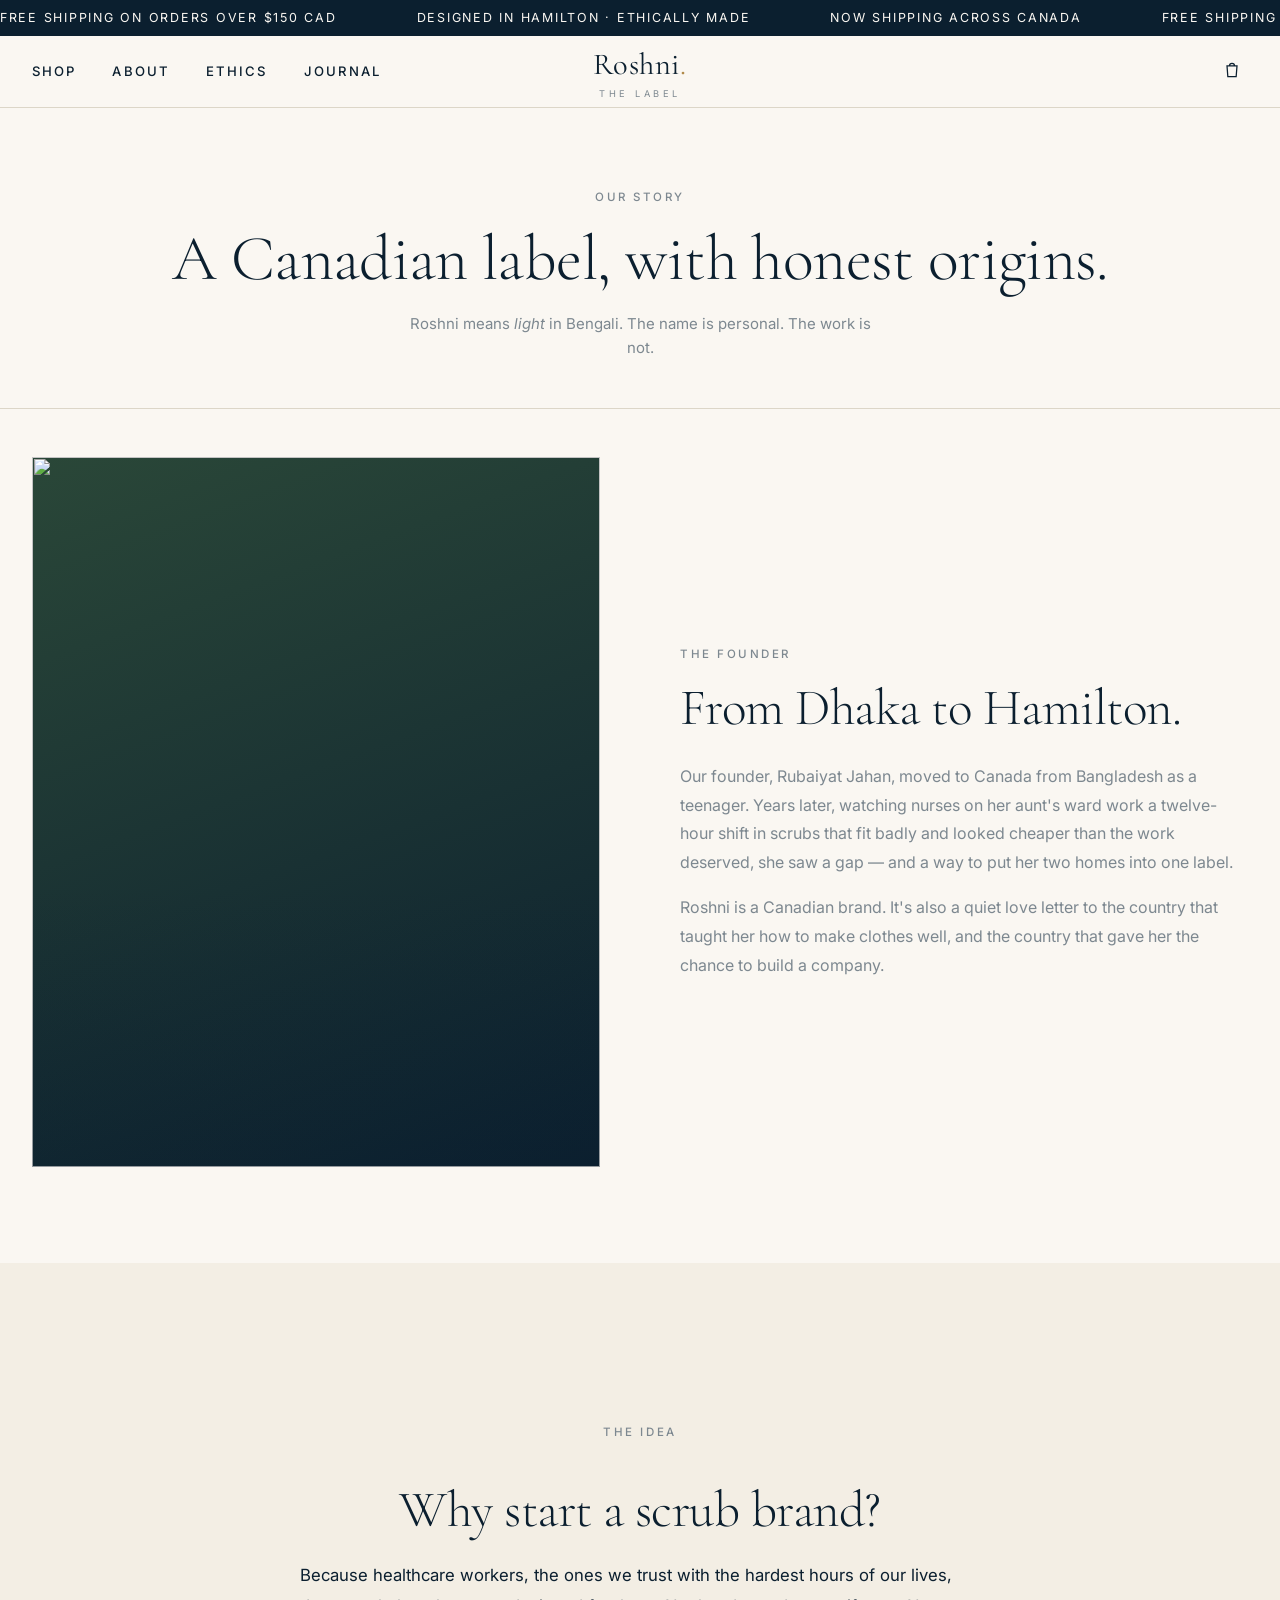
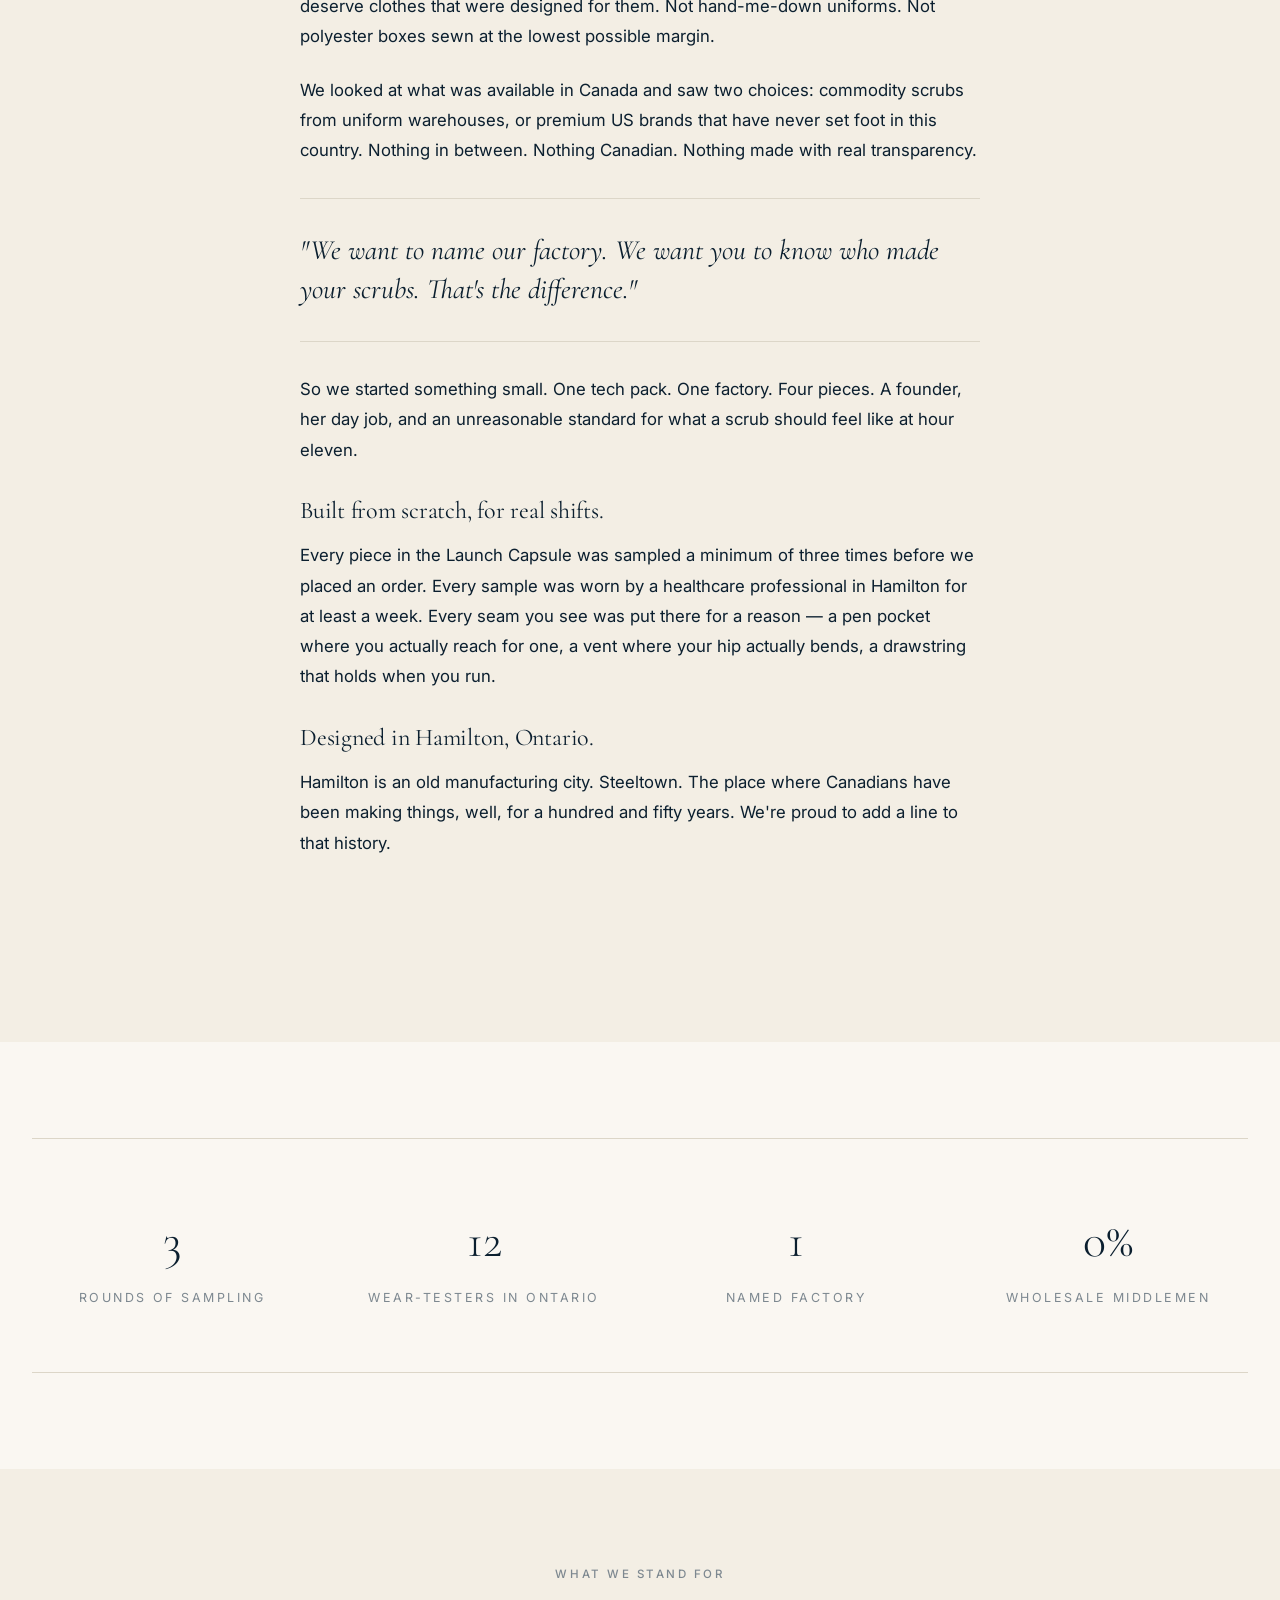
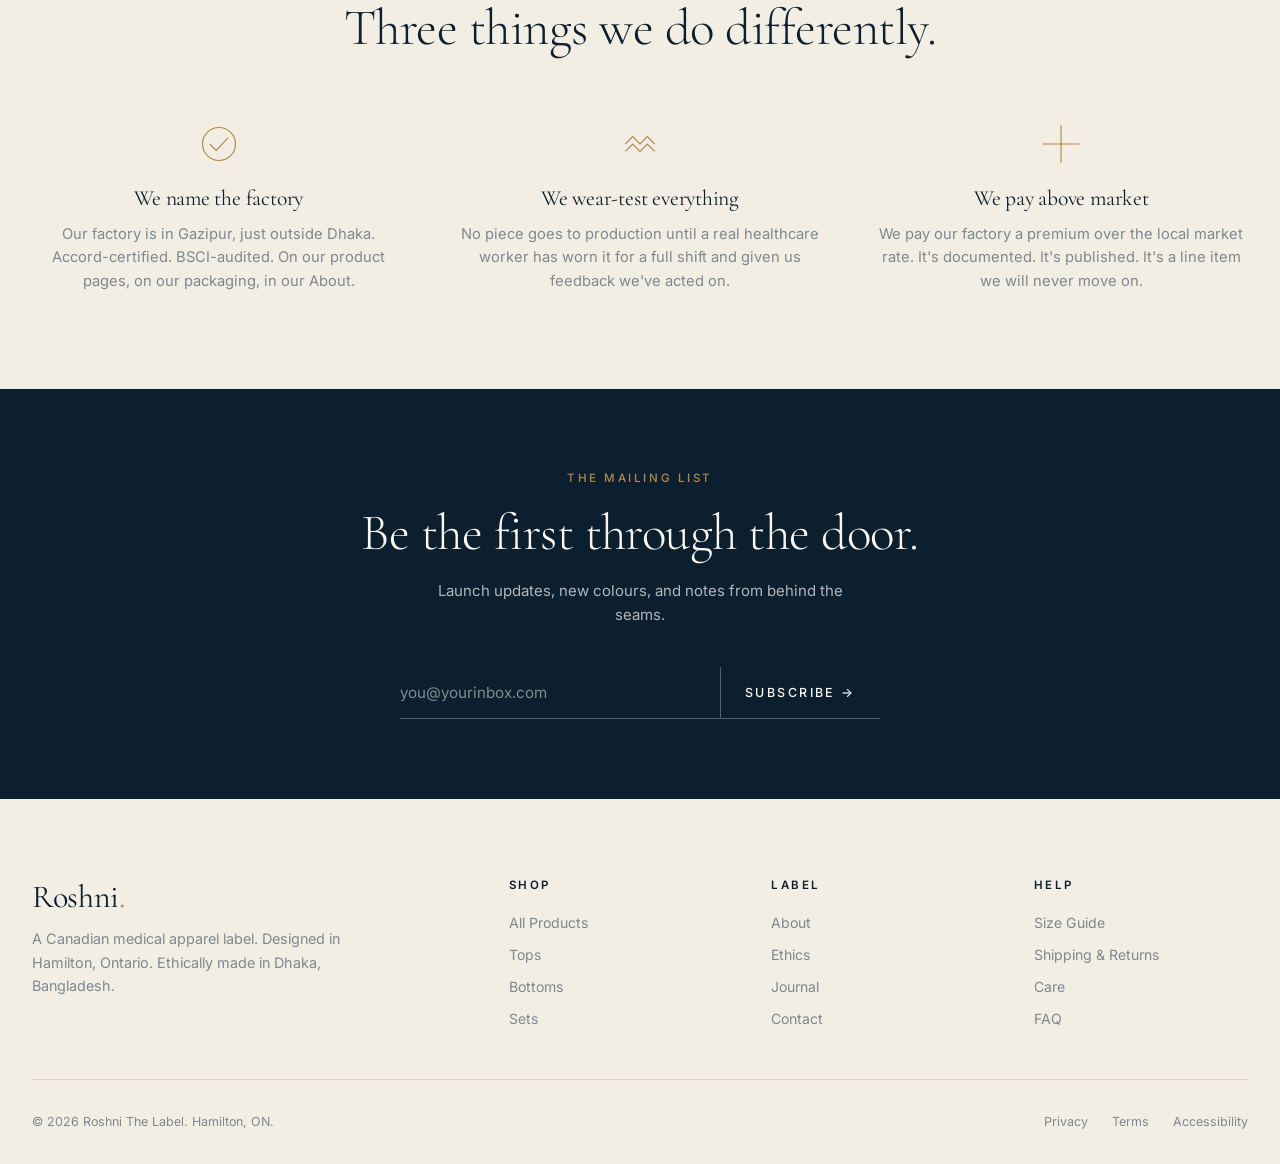
==== about.html @ 19534c31 "Initial prototype — Roshni The Label storefront mockup Static multi-page storefront for a premium Ca" ====
<!DOCTYPE html>
<html lang="en">
<head>
<meta charset="UTF-8" />
<meta name="viewport" content="width=device-width, initial-scale=1.0" />
<title>About — Roshni</title>
<link rel="preconnect" href="https://fonts.googleapis.com">
<link rel="preconnect" href="https://fonts.gstatic.com" crossorigin>
<link href="https://fonts.googleapis.com/css2?family=Cormorant+Garamond:ital,wght@0,300;0,400;0,500;0,600;1,400&family=Inter:wght@300;400;500;600&display=swap" rel="stylesheet">
<link rel="stylesheet" href="assets/css/styles.css" />
</head>
<body>

<div class="announce">
  <div class="announce-track">
    <span>Free shipping on orders over $150 CAD</span>
    <span>Designed in Hamilton · Ethically made</span>
    <span>Now shipping across Canada</span>
    <span>Free shipping on orders over $150 CAD</span>
    <span>Designed in Hamilton · Ethically made</span>
    <span>Now shipping across Canada</span>
  </div>
</div>

<nav class="nav">
  <div class="nav-inner">
    <ul class="nav-links">
      <li><a href="shop.html">Shop</a></li>
      <li><a href="about.html">About</a></li>
      <li><a href="ethics.html">Ethics</a></li>
      <li><a href="journal.html">Journal</a></li>
    </ul>
    <button class="hamburger" data-open-menu aria-label="Menu">
      <svg viewBox="0 0 24 24"><path d="M3 7h18M3 12h18M3 17h18"/></svg>
    </button>
    <a class="nav-brand" href="index.html">Roshni<span class="dot">.</span><span class="nav-brand-sub">The Label</span></a>
    <div class="nav-actions">
      <button class="icon-btn" data-open-cart aria-label="Bag">
        <svg viewBox="0 0 24 24"><path d="M6 7h12l-1 13H7L6 7zM9 7a3 3 0 016 0"/></svg>
        <span class="cart-count" data-cart-count data-count="0">0</span>
      </button>
    </div>
  </div>
</nav>

<div class="page-header">
  <div class="container">
    <div class="eyebrow">Our Story</div>
    <h1>A Canadian label, with honest origins.</h1>
    <p>Roshni means <em>light</em> in Bengali. The name is personal. The work is not.</p>
  </div>
</div>

<section class="section" style="padding-top: 3rem;">
  <div class="container">
    <div class="editorial">
      <div class="editorial-image fade-in">
        <img src="https://picsum.photos/seed/roshni-founder/900/1125" alt="" />
      </div>
      <div class="editorial-text fade-in">
        <div class="eyebrow">The Founder</div>
        <h2>From Dhaka to Hamilton.</h2>
        <p>Our founder, Rubaiyat Jahan, moved to Canada from Bangladesh as a teenager. Years later, watching nurses on her aunt's ward work a twelve-hour shift in scrubs that fit badly and looked cheaper than the work deserved, she saw a gap — and a way to put her two homes into one label.</p>
        <p>Roshni is a Canadian brand. It's also a quiet love letter to the country that taught her how to make clothes well, and the country that gave her the chance to build a company.</p>
      </div>
    </div>
  </div>
</section>

<section class="section" style="background: var(--paper);">
  <div class="long-text fade-in">
    <div class="eyebrow text-center" style="margin-bottom: 1rem;">The Idea</div>
    <h2 class="text-center">Why start a scrub brand?</h2>
    <p>Because healthcare workers, the ones we trust with the hardest hours of our lives, deserve clothes that were designed for them. Not hand-me-down uniforms. Not polyester boxes sewn at the lowest possible margin.</p>
    <p>We looked at what was available in Canada and saw two choices: commodity scrubs from uniform warehouses, or premium US brands that have never set foot in this country. Nothing in between. Nothing Canadian. Nothing made with real transparency.</p>
    <blockquote>"We want to name our factory. We want you to know who made your scrubs. That's the difference."</blockquote>
    <p>So we started something small. One tech pack. One factory. Four pieces. A founder, her day job, and an unreasonable standard for what a scrub should feel like at hour eleven.</p>
    <h3>Built from scratch, for real shifts.</h3>
    <p>Every piece in the Launch Capsule was sampled a minimum of three times before we placed an order. Every sample was worn by a healthcare professional in Hamilton for at least a week. Every seam you see was put there for a reason — a pen pocket where you actually reach for one, a vent where your hip actually bends, a drawstring that holds when you run.</p>
    <h3>Designed in Hamilton, Ontario.</h3>
    <p>Hamilton is an old manufacturing city. Steeltown. The place where Canadians have been making things, well, for a hundred and fifty years. We're proud to add a line to that history.</p>
  </div>
</section>

<section class="section">
  <div class="container">
    <div class="stats-grid fade-in">
      <div class="stat">
        <div class="stat-num">3</div>
        <div class="stat-label">Rounds of sampling</div>
      </div>
      <div class="stat">
        <div class="stat-num">12</div>
        <div class="stat-label">Wear-testers in Ontario</div>
      </div>
      <div class="stat">
        <div class="stat-num">1</div>
        <div class="stat-label">Named factory</div>
      </div>
      <div class="stat">
        <div class="stat-num">0%</div>
        <div class="stat-label">Wholesale middlemen</div>
      </div>
    </div>
  </div>
</section>

<section class="section" style="background: var(--paper);">
  <div class="container">
    <div class="section-head">
      <div class="eyebrow">What We Stand For</div>
      <h2>Three things we do differently.</h2>
    </div>
    <div class="values" style="border: none; padding: 0;">
      <div class="value fade-in">
        <div class="value-icon"><svg viewBox="0 0 48 48"><circle cx="24" cy="24" r="18"/><path d="M14 24l7 7 13-14"/></svg></div>
        <h4>We name the factory</h4>
        <p>Our factory is in Gazipur, just outside Dhaka. Accord-certified. BSCI-audited. On our product pages, on our packaging, in our About.</p>
      </div>
      <div class="value fade-in">
        <div class="value-icon"><svg viewBox="0 0 48 48"><path d="M8 24l8-8 8 8 8-8 8 8M8 32l8-8 8 8 8-8 8 8"/></svg></div>
        <h4>We wear-test everything</h4>
        <p>No piece goes to production until a real healthcare worker has worn it for a full shift and given us feedback we've acted on.</p>
      </div>
      <div class="value fade-in">
        <div class="value-icon"><svg viewBox="0 0 48 48"><path d="M24 4v40M4 24h40" stroke-linecap="round"/></svg></div>
        <h4>We pay above market</h4>
        <p>We pay our factory a premium over the local market rate. It's documented. It's published. It's a line item we will never move on.</p>
      </div>
    </div>
  </div>
</section>

<section class="newsletter">
  <div class="container">
    <div class="eyebrow" style="color: var(--gold);">The Mailing List</div>
    <h2 style="margin-top: 1rem;">Be the first through the door.</h2>
    <p>Launch updates, new colours, and notes from behind the seams.</p>
    <form class="newsletter-form" onsubmit="return false;">
      <input type="email" required placeholder="you@yourinbox.com" />
      <button type="submit">Subscribe →</button>
    </form>
  </div>
</section>

<footer class="footer">
  <div class="container">
    <div class="footer-grid">
      <div class="footer-brand">
        <h3>Roshni<span class="dot">.</span></h3>
        <p>A Canadian medical apparel label. Designed in Hamilton, Ontario. Ethically made in Dhaka, Bangladesh.</p>
      </div>
      <div>
        <h5>Shop</h5>
        <ul>
          <li><a href="shop.html">All Products</a></li>
          <li><a href="shop.html?cat=tops">Tops</a></li>
          <li><a href="shop.html?cat=bottoms">Bottoms</a></li>
          <li><a href="shop.html?cat=sets">Sets</a></li>
        </ul>
      </div>
      <div>
        <h5>Label</h5>
        <ul>
          <li><a href="about.html">About</a></li>
          <li><a href="ethics.html">Ethics</a></li>
          <li><a href="journal.html">Journal</a></li>
          <li><a href="contact.html">Contact</a></li>
        </ul>
      </div>
      <div>
        <h5>Help</h5>
        <ul>
          <li><a href="contact.html">Size Guide</a></li>
          <li><a href="contact.html">Shipping &amp; Returns</a></li>
          <li><a href="contact.html">Care</a></li>
          <li><a href="contact.html">FAQ</a></li>
        </ul>
      </div>
    </div>
    <div class="footer-bottom">
      <span>© 2026 Roshni The Label. Hamilton, ON.</span>
      <div class="legal"><a href="#">Privacy</a><a href="#">Terms</a><a href="#">Accessibility</a></div>
    </div>
  </div>
</footer>

<div class="mobile-menu" id="mobile-menu">
  <button class="mobile-menu-close" data-close-menu aria-label="Close menu">
    <svg viewBox="0 0 24 24"><path d="M6 6l12 12M18 6l-12 12"/></svg>
  </button>
  <ul>
    <li><a href="shop.html" data-close-menu>Shop</a></li>
    <li><a href="about.html" data-close-menu>About</a></li>
    <li><a href="ethics.html" data-close-menu>Ethics</a></li>
    <li><a href="journal.html" data-close-menu>Journal</a></li>
    <li><a href="contact.html" data-close-menu>Contact</a></li>
  </ul>
</div>

<div class="overlay" id="overlay" data-close-cart></div>
<aside class="drawer" id="cart-drawer" aria-hidden="true">
  <div class="drawer-head">
    <h3>Your Bag</h3>
    <button class="drawer-close" data-close-cart aria-label="Close">
      <svg viewBox="0 0 24 24"><path d="M6 6l12 12M18 6l-12 12"/></svg>
    </button>
  </div>
  <div class="drawer-body" id="drawer-body"></div>
  <div class="drawer-foot" id="drawer-foot"></div>
</aside>

<script src="assets/js/products.js"></script>
<script src="assets/js/cart.js"></script>
<script src="assets/js/main.js"></script>
</body>
</html>
---- assets/css/styles.css ----
/* ---------- Design System ---------- */
:root {
  --ink: #0B1F2F;
  --onyx: #121212;
  --forest: #2A4738;
  --cream: #FAF7F2;
  --paper: #F3EEE4;
  --sand: #E8E2D5;
  --gold: #B08A4A;
  --muted: #7D8890;
  --line: #DCD6C8;
  --error: #8B2E2E;
  --success: #2A4738;

  --serif: 'Cormorant Garamond', 'Playfair Display', Georgia, serif;
  --sans: 'Inter', -apple-system, BlinkMacSystemFont, 'Segoe UI', sans-serif;

  --container: 1320px;
  --nav-h: 72px;
  --announce-h: 36px;

  --ease: cubic-bezier(0.4, 0, 0.2, 1);
}

* { box-sizing: border-box; margin: 0; padding: 0; }

html { scroll-behavior: smooth; }

body {
  font-family: var(--sans);
  font-size: 15px;
  line-height: 1.6;
  color: var(--ink);
  background: var(--cream);
  -webkit-font-smoothing: antialiased;
  -moz-osx-font-smoothing: grayscale;
}

img { max-width: 100%; display: block; }

a { color: inherit; text-decoration: none; transition: opacity 0.2s var(--ease); }
a:hover { opacity: 0.7; }

button {
  font-family: inherit;
  cursor: pointer;
  border: none;
  background: none;
  color: inherit;
}

/* ---------- Typography ---------- */
h1, h2, h3, h4, h5 {
  font-family: var(--serif);
  font-weight: 400;
  line-height: 1.15;
  letter-spacing: -0.01em;
}

h1 { font-size: clamp(2.75rem, 6vw, 5.25rem); font-weight: 300; }
h2 { font-size: clamp(2rem, 4vw, 3.5rem); font-weight: 300; }
h3 { font-size: clamp(1.5rem, 2.5vw, 2.25rem); }
h4 { font-size: 1.25rem; }

p { margin-bottom: 1rem; }
p:last-child { margin-bottom: 0; }

.eyebrow {
  font-family: var(--sans);
  font-size: 0.72rem;
  font-weight: 500;
  letter-spacing: 0.22em;
  text-transform: uppercase;
  color: var(--muted);
}

.lede {
  font-size: 1.15rem;
  line-height: 1.7;
  color: var(--muted);
  max-width: 60ch;
}

/* ---------- Layout ---------- */
.container {
  max-width: var(--container);
  margin: 0 auto;
  padding: 0 2rem;
}
@media (max-width: 640px) {
  .container { padding: 0 1.25rem; }
}

.section { padding: 6rem 0; }
.section-sm { padding: 3rem 0; }
@media (max-width: 768px) {
  .section { padding: 4rem 0; }
}

/* ---------- Announcement Bar ---------- */
.announce {
  background: var(--ink);
  color: var(--cream);
  text-align: center;
  font-size: 0.78rem;
  letter-spacing: 0.14em;
  text-transform: uppercase;
  height: var(--announce-h);
  line-height: var(--announce-h);
  overflow: hidden;
}

.announce-track {
  display: flex;
  gap: 5rem;
  white-space: nowrap;
  animation: scroll 30s linear infinite;
}
.announce-track span { display: inline-block; }

@keyframes scroll {
  from { transform: translateX(0); }
  to { transform: translateX(-50%); }
}

/* ---------- Navigation ---------- */
.nav {
  position: sticky;
  top: 0;
  z-index: 100;
  background: var(--cream);
  border-bottom: 1px solid var(--line);
  height: var(--nav-h);
  display: flex;
  align-items: center;
  backdrop-filter: blur(12px);
}

.nav-inner {
  max-width: var(--container);
  margin: 0 auto;
  padding: 0 2rem;
  width: 100%;
  display: grid;
  grid-template-columns: 1fr auto 1fr;
  align-items: center;
  gap: 2rem;
}
@media (max-width: 768px) {
  .nav-inner { padding: 0 1.25rem; grid-template-columns: auto 1fr auto; }
}

.nav-links {
  display: flex;
  gap: 2.25rem;
  list-style: none;
  font-size: 0.82rem;
  letter-spacing: 0.16em;
  text-transform: uppercase;
  font-weight: 500;
}
@media (max-width: 768px) { .nav-links { display: none; } }

.nav-brand {
  font-family: var(--serif);
  font-size: 1.9rem;
  font-weight: 400;
  letter-spacing: 0.02em;
  text-align: center;
}
.nav-brand .dot { color: var(--gold); }
.nav-brand-sub {
  display: block;
  font-family: var(--sans);
  font-size: 0.58rem;
  letter-spacing: 0.38em;
  text-transform: uppercase;
  color: var(--muted);
  margin-top: -2px;
}

.nav-actions {
  display: flex;
  gap: 1.5rem;
  justify-content: flex-end;
  align-items: center;
  font-size: 0.82rem;
  letter-spacing: 0.16em;
  text-transform: uppercase;
}
.nav-actions .icon-btn {
  position: relative;
  padding: 0.4rem;
}
.nav-actions .icon-btn svg {
  width: 20px;
  height: 20px;
  stroke: var(--ink);
  fill: none;
  stroke-width: 1.5;
}

.cart-count {
  position: absolute;
  top: -2px;
  right: -4px;
  background: var(--gold);
  color: var(--cream);
  font-size: 10px;
  font-weight: 600;
  min-width: 16px;
  height: 16px;
  border-radius: 8px;
  display: flex;
  align-items: center;
  justify-content: center;
  letter-spacing: 0;
  padding: 0 4px;
}
.cart-count[data-count="0"] { display: none; }

.hamburger {
  display: none;
  padding: 0.5rem;
}
@media (max-width: 768px) { .hamburger { display: block; } }
.hamburger svg { width: 22px; height: 22px; stroke: var(--ink); fill: none; stroke-width: 1.5; }

/* Mobile menu */
.mobile-menu {
  position: fixed;
  inset: 0;
  background: var(--cream);
  z-index: 200;
  padding: 2rem;
  transform: translateX(-100%);
  transition: transform 0.3s var(--ease);
  display: flex;
  flex-direction: column;
}
.mobile-menu.open { transform: translateX(0); }
.mobile-menu-close { align-self: flex-end; padding: 0.5rem; }
.mobile-menu-close svg { width: 24px; height: 24px; stroke: var(--ink); fill: none; stroke-width: 1.5; }
.mobile-menu ul {
  list-style: none;
  display: flex;
  flex-direction: column;
  gap: 1.5rem;
  margin-top: 3rem;
  font-family: var(--serif);
  font-size: 2rem;
}

/* ---------- Buttons ---------- */
.btn {
  display: inline-flex;
  align-items: center;
  justify-content: center;
  gap: 0.5rem;
  padding: 1rem 2rem;
  font-family: var(--sans);
  font-size: 0.78rem;
  letter-spacing: 0.18em;
  text-transform: uppercase;
  font-weight: 500;
  transition: all 0.2s var(--ease);
  border: 1px solid var(--ink);
}

.btn-primary {
  background: var(--ink);
  color: var(--cream);
}
.btn-primary:hover {
  background: var(--forest);
  border-color: var(--forest);
  opacity: 1;
}

.btn-outline {
  background: transparent;
  color: var(--ink);
}
.btn-outline:hover {
  background: var(--ink);
  color: var(--cream);
  opacity: 1;
}

.btn-ghost {
  background: transparent;
  color: var(--ink);
  border: none;
  border-bottom: 1px solid var(--ink);
  padding: 0.25rem 0;
}

.btn-block { width: 100%; }

/* ---------- Hero ---------- */
.hero {
  position: relative;
  min-height: calc(90vh - var(--nav-h) - var(--announce-h));
  display: flex;
  align-items: center;
  background: linear-gradient(135deg, #0B1F2F 0%, #1a3040 55%, #2A4738 100%);
  color: var(--cream);
  overflow: hidden;
}
.hero::before {
  content: '';
  position: absolute;
  inset: 0;
  background:
    radial-gradient(circle at 25% 20%, rgba(176, 138, 74, 0.22) 0%, transparent 45%),
    radial-gradient(circle at 80% 75%, rgba(176, 138, 74, 0.15) 0%, transparent 45%);
  pointer-events: none;
}
.hero::after {
  content: '';
  position: absolute;
  right: -8%;
  top: 50%;
  transform: translateY(-50%);
  width: 520px;
  height: 520px;
  border-radius: 50%;
  background: radial-gradient(circle, rgba(250, 247, 242, 0.08) 0%, transparent 70%);
  pointer-events: none;
}
.hero-content {
  position: relative;
  z-index: 2;
  max-width: 720px;
  padding: 4rem 0;
}
.hero h1 { margin: 1.5rem 0; color: var(--cream); }
.hero h1 em { font-style: italic; color: var(--gold); font-weight: 300; }
.hero p {
  font-size: 1.15rem;
  line-height: 1.7;
  color: rgba(250, 247, 242, 0.85);
  max-width: 52ch;
  margin-bottom: 2.5rem;
}
.hero .eyebrow { color: var(--gold); }

.hero-actions { display: flex; gap: 1rem; flex-wrap: wrap; }
.hero-actions .btn-primary {
  background: var(--cream);
  color: var(--ink);
  border-color: var(--cream);
}
.hero-actions .btn-primary:hover {
  background: var(--gold);
  border-color: var(--gold);
  color: var(--cream);
}
.hero-actions .btn-outline {
  border-color: rgba(250, 247, 242, 0.4);
  color: var(--cream);
}
.hero-actions .btn-outline:hover {
  background: var(--cream);
  color: var(--ink);
  border-color: var(--cream);
}

/* ---------- Section Heading ---------- */
.section-head {
  text-align: center;
  max-width: 680px;
  margin: 0 auto 4rem;
}
.section-head .eyebrow { margin-bottom: 1rem; }
.section-head h2 { margin-bottom: 1.25rem; }
.section-head p { color: var(--muted); font-size: 1.05rem; }

/* ---------- Value Props ---------- */
.values {
  display: grid;
  grid-template-columns: repeat(3, 1fr);
  gap: 3rem;
  border-top: 1px solid var(--line);
  border-bottom: 1px solid var(--line);
  padding: 4rem 0;
}
@media (max-width: 768px) { .values { grid-template-columns: 1fr; gap: 2rem; } }
.value {
  text-align: center;
}
.value-icon {
  width: 44px;
  height: 44px;
  margin: 0 auto 1.25rem;
  color: var(--gold);
}
.value-icon svg { width: 100%; height: 100%; stroke: currentColor; fill: none; stroke-width: 1.25; }
.value h4 {
  font-family: var(--serif);
  font-size: 1.35rem;
  margin-bottom: 0.75rem;
}
.value p { color: var(--muted); font-size: 0.92rem; }

/* ---------- Product Grid ---------- */
.product-grid {
  display: grid;
  grid-template-columns: repeat(4, 1fr);
  gap: 2rem 1.5rem;
}
@media (max-width: 1024px) { .product-grid { grid-template-columns: repeat(3, 1fr); } }
@media (max-width: 768px) { .product-grid { grid-template-columns: repeat(2, 1fr); gap: 1.5rem 1rem; } }
@media (max-width: 420px) { .product-grid { grid-template-columns: 1fr; } }

.product-card {
  position: relative;
  display: flex;
  flex-direction: column;
  cursor: pointer;
}

.product-thumb {
  position: relative;
  aspect-ratio: 4 / 5;
  background: var(--paper);
  overflow: hidden;
  margin-bottom: 1rem;
  transition: background 0.3s var(--ease);
}
.product-thumb .garment {
  position: absolute;
  inset: 0;
  padding: 12%;
  display: flex;
  align-items: center;
  justify-content: center;
  transition: transform 0.6s var(--ease), opacity 0.3s var(--ease);
}
.product-card:hover .product-thumb .garment { transform: scale(1.04); }

.product-badge {
  position: absolute;
  top: 1rem;
  left: 1rem;
  background: var(--cream);
  color: var(--ink);
  padding: 0.35rem 0.65rem;
  font-size: 0.62rem;
  letter-spacing: 0.18em;
  text-transform: uppercase;
  font-weight: 500;
  z-index: 2;
}

.product-quick-add {
  position: absolute;
  bottom: 0;
  left: 0;
  right: 0;
  background: var(--ink);
  color: var(--cream);
  padding: 0.9rem;
  text-align: center;
  font-size: 0.72rem;
  letter-spacing: 0.18em;
  text-transform: uppercase;
  font-weight: 500;
  transform: translateY(100%);
  transition: transform 0.3s var(--ease);
  z-index: 3;
}
.product-card:hover .product-quick-add { transform: translateY(0); }

.product-name {
  font-family: var(--serif);
  font-size: 1.15rem;
  margin-bottom: 0.25rem;
}
.product-sub {
  font-size: 0.85rem;
  color: var(--muted);
  margin-bottom: 0.5rem;
}
.product-price {
  font-size: 0.9rem;
  font-weight: 500;
  letter-spacing: 0.04em;
}
.product-swatches {
  display: flex;
  gap: 0.35rem;
  margin-top: 0.5rem;
}
.product-swatches .swatch {
  width: 12px;
  height: 12px;
  border-radius: 50%;
  border: 1px solid var(--line);
}

/* ---------- Editorial Block ---------- */
.editorial {
  display: grid;
  grid-template-columns: 1fr 1fr;
  align-items: center;
  gap: 5rem;
}
@media (max-width: 900px) { .editorial { grid-template-columns: 1fr; gap: 2.5rem; } }
.editorial.reverse .editorial-text { order: 2; }
@media (max-width: 900px) { .editorial.reverse .editorial-text { order: 0; } }

.editorial-image {
  aspect-ratio: 4 / 5;
  background: linear-gradient(160deg, var(--forest), var(--ink));
  position: relative;
  overflow: hidden;
}
.editorial-image img { width: 100%; height: 100%; object-fit: cover; filter: grayscale(0.15) contrast(1.05); }
.editorial-image::after {
  content: '';
  position: absolute;
  inset: 0;
  background: linear-gradient(180deg, transparent 60%, rgba(11, 31, 47, 0.25));
}

.editorial-text h2 { margin: 1rem 0 1.5rem; }
.editorial-text p { color: var(--muted); line-height: 1.8; font-size: 1rem; }
.editorial-text .btn-ghost { margin-top: 2rem; }

/* ---------- Newsletter ---------- */
.newsletter {
  background: var(--ink);
  color: var(--cream);
  padding: 5rem 0;
  text-align: center;
}
.newsletter h2 { color: var(--cream); margin-bottom: 1rem; }
.newsletter p { color: rgba(250, 247, 242, 0.7); margin-bottom: 2.5rem; max-width: 48ch; margin-left: auto; margin-right: auto; }
.newsletter-form {
  display: flex;
  max-width: 480px;
  margin: 0 auto;
  border-bottom: 1px solid rgba(250, 247, 242, 0.3);
}
.newsletter-form input {
  flex: 1;
  background: none;
  border: none;
  padding: 1rem 0;
  color: var(--cream);
  font-family: inherit;
  font-size: 0.95rem;
  outline: none;
}
.newsletter-form input::placeholder { color: rgba(250, 247, 242, 0.5); }
.newsletter-form button {
  color: var(--cream);
  font-size: 0.78rem;
  letter-spacing: 0.2em;
  text-transform: uppercase;
  font-weight: 500;
  padding: 1rem 1.5rem;
  border-left: 1px solid rgba(250, 247, 242, 0.3);
}
.newsletter-form button:hover { color: var(--gold); opacity: 1; }

/* ---------- Footer ---------- */
.footer {
  background: var(--paper);
  padding: 5rem 0 2rem;
  font-size: 0.88rem;
}
.footer-grid {
  display: grid;
  grid-template-columns: 2fr 1fr 1fr 1fr;
  gap: 3rem;
  margin-bottom: 3rem;
}
@media (max-width: 768px) { .footer-grid { grid-template-columns: 1fr 1fr; gap: 2rem; } }
@media (max-width: 480px) { .footer-grid { grid-template-columns: 1fr; } }

.footer-brand h3 { font-size: 2rem; font-family: var(--serif); margin-bottom: 0.5rem; }
.footer-brand .dot { color: var(--gold); }
.footer-brand p { color: var(--muted); max-width: 36ch; font-size: 0.9rem; margin-top: 0.75rem; }

.footer h5 {
  font-family: var(--sans);
  font-size: 0.72rem;
  letter-spacing: 0.22em;
  text-transform: uppercase;
  color: var(--ink);
  margin-bottom: 1.25rem;
  font-weight: 600;
}
.footer ul { list-style: none; display: flex; flex-direction: column; gap: 0.6rem; color: var(--muted); }
.footer ul a:hover { color: var(--ink); opacity: 1; }

.footer-bottom {
  border-top: 1px solid var(--line);
  padding-top: 2rem;
  display: flex;
  justify-content: space-between;
  color: var(--muted);
  font-size: 0.78rem;
  flex-wrap: wrap;
  gap: 1rem;
}
.footer-bottom .legal { display: flex; gap: 1.5rem; }

/* ---------- Page Headers ---------- */
.page-header {
  padding: 5rem 0 3rem;
  text-align: center;
  border-bottom: 1px solid var(--line);
}
.page-header .eyebrow { margin-bottom: 1rem; }
.page-header h1 { font-size: clamp(2.5rem, 5vw, 4.25rem); margin-bottom: 1rem; }
.page-header p { color: var(--muted); max-width: 52ch; margin: 0 auto; }

.breadcrumbs {
  font-size: 0.78rem;
  letter-spacing: 0.14em;
  text-transform: uppercase;
  color: var(--muted);
  padding: 1.5rem 0 0;
}
.breadcrumbs a:hover { color: var(--ink); opacity: 1; }
.breadcrumbs span { margin: 0 0.5rem; }

/* ---------- Shop Page Layout ---------- */
.shop-layout {
  display: grid;
  grid-template-columns: 240px 1fr;
  gap: 4rem;
  padding: 3rem 0 6rem;
}
@media (max-width: 900px) { .shop-layout { grid-template-columns: 1fr; gap: 2rem; } }

.shop-filters { position: sticky; top: calc(var(--nav-h) + 2rem); align-self: start; }
@media (max-width: 900px) { .shop-filters { position: static; } }

.filter-group { margin-bottom: 2rem; }
.filter-group h5 {
  font-family: var(--sans);
  font-size: 0.72rem;
  letter-spacing: 0.22em;
  text-transform: uppercase;
  color: var(--ink);
  margin-bottom: 1rem;
  font-weight: 600;
  padding-bottom: 0.75rem;
  border-bottom: 1px solid var(--line);
}
.filter-group ul { list-style: none; }
.filter-group li {
  display: flex;
  justify-content: space-between;
  padding: 0.45rem 0;
  font-size: 0.9rem;
  color: var(--muted);
  cursor: pointer;
  transition: color 0.2s;
}
.filter-group li:hover, .filter-group li.active { color: var(--ink); }
.filter-group li span { color: var(--muted); font-size: 0.78rem; }

.shop-toolbar {
  display: flex;
  justify-content: space-between;
  align-items: center;
  margin-bottom: 2rem;
  padding-bottom: 1rem;
  border-bottom: 1px solid var(--line);
  font-size: 0.85rem;
  color: var(--muted);
}
.shop-sort select {
  font-family: inherit;
  font-size: 0.85rem;
  border: none;
  background: transparent;
  color: var(--ink);
  cursor: pointer;
}

/* ---------- Product Detail ---------- */
.pdp {
  display: grid;
  grid-template-columns: 1.2fr 1fr;
  gap: 4rem;
  padding: 2rem 0 5rem;
}
@media (max-width: 900px) { .pdp { grid-template-columns: 1fr; gap: 2rem; } }

.pdp-gallery { display: grid; gap: 0.75rem; }
.pdp-main {
  aspect-ratio: 4 / 5;
  background: var(--paper);
  position: relative;
  overflow: hidden;
}
.pdp-main .garment {
  position: absolute;
  inset: 0;
  padding: 10%;
  display: flex;
  align-items: center;
  justify-content: center;
}
.pdp-thumbs {
  display: grid;
  grid-template-columns: repeat(4, 1fr);
  gap: 0.5rem;
}
.pdp-thumb {
  aspect-ratio: 1;
  background: var(--paper);
  cursor: pointer;
  opacity: 0.65;
  transition: opacity 0.2s;
  padding: 15%;
  display: flex;
  align-items: center;
  justify-content: center;
}
.pdp-thumb.active, .pdp-thumb:hover { opacity: 1; }

.pdp-info { padding-top: 1rem; }
.pdp-info .eyebrow { margin-bottom: 0.75rem; }
.pdp-info h1 {
  font-size: clamp(2rem, 3.5vw, 2.75rem);
  margin-bottom: 0.5rem;
}
.pdp-info .sub {
  font-size: 0.95rem;
  color: var(--muted);
  margin-bottom: 1rem;
}
.pdp-price {
  font-size: 1.35rem;
  font-weight: 500;
  margin-bottom: 2rem;
  padding-bottom: 1.5rem;
  border-bottom: 1px solid var(--line);
}

.pdp-option { margin-bottom: 1.75rem; }
.pdp-option-label {
  display: flex;
  justify-content: space-between;
  margin-bottom: 0.75rem;
  font-size: 0.72rem;
  letter-spacing: 0.2em;
  text-transform: uppercase;
  font-weight: 500;
}
.pdp-option-label span:last-child { color: var(--muted); }

.color-options { display: flex; gap: 0.75rem; }
.color-btn {
  width: 36px;
  height: 36px;
  border-radius: 50%;
  border: 1px solid var(--line);
  position: relative;
  cursor: pointer;
  transition: transform 0.15s;
}
.color-btn:hover { transform: scale(1.05); }
.color-btn.active::after {
  content: '';
  position: absolute;
  inset: -5px;
  border: 1px solid var(--ink);
  border-radius: 50%;
}

.size-options { display: grid; grid-template-columns: repeat(6, 1fr); gap: 0.5rem; }
@media (max-width: 420px) { .size-options { grid-template-columns: repeat(3, 1fr); } }
.size-btn {
  padding: 0.85rem;
  border: 1px solid var(--line);
  background: var(--cream);
  font-size: 0.85rem;
  font-weight: 500;
  letter-spacing: 0.08em;
  cursor: pointer;
  transition: all 0.15s;
}
.size-btn:hover { border-color: var(--ink); }
.size-btn.active { background: var(--ink); color: var(--cream); border-color: var(--ink); }
.size-btn.oos { color: var(--line); cursor: not-allowed; text-decoration: line-through; }
.size-btn.oos:hover { border-color: var(--line); }

.quantity {
  display: flex;
  align-items: center;
  gap: 0;
  border: 1px solid var(--line);
  width: fit-content;
}
.quantity button { padding: 0.75rem 1rem; font-size: 1rem; }
.quantity input {
  width: 50px;
  text-align: center;
  border: none;
  font-size: 0.95rem;
  font-family: inherit;
  background: transparent;
  outline: none;
}

.pdp-cta { margin: 2rem 0 2rem; }
.pdp-cta .btn { width: 100%; padding: 1.15rem; font-size: 0.82rem; }

.pdp-ship {
  display: flex;
  align-items: center;
  gap: 0.75rem;
  font-size: 0.85rem;
  color: var(--muted);
  padding: 1rem 0;
  border-top: 1px solid var(--line);
  border-bottom: 1px solid var(--line);
  margin-bottom: 2rem;
}
.pdp-ship svg { width: 18px; height: 18px; stroke: var(--muted); fill: none; stroke-width: 1.25; }

.accordion-item {
  border-bottom: 1px solid var(--line);
}
.accordion-head {
  width: 100%;
  display: flex;
  justify-content: space-between;
  align-items: center;
  padding: 1.15rem 0;
  font-size: 0.82rem;
  letter-spacing: 0.16em;
  text-transform: uppercase;
  font-weight: 500;
  text-align: left;
}
.accordion-head .plus {
  font-family: var(--serif);
  font-size: 1.25rem;
  transition: transform 0.2s;
}
.accordion-item.open .accordion-head .plus { transform: rotate(45deg); }
.accordion-body {
  max-height: 0;
  overflow: hidden;
  transition: max-height 0.3s var(--ease);
  font-size: 0.92rem;
  color: var(--muted);
  line-height: 1.8;
}
.accordion-item.open .accordion-body { max-height: 400px; padding-bottom: 1.5rem; }

/* ---------- Cart Drawer ---------- */
.overlay {
  position: fixed;
  inset: 0;
  background: rgba(11, 31, 47, 0.35);
  z-index: 199;
  opacity: 0;
  pointer-events: none;
  transition: opacity 0.3s var(--ease);
}
.overlay.open { opacity: 1; pointer-events: all; }

.drawer {
  position: fixed;
  top: 0;
  right: 0;
  bottom: 0;
  width: 440px;
  max-width: 100vw;
  background: var(--cream);
  z-index: 200;
  transform: translateX(100%);
  transition: transform 0.3s var(--ease);
  display: flex;
  flex-direction: column;
}
.drawer.open { transform: translateX(0); }

.drawer-head {
  display: flex;
  justify-content: space-between;
  align-items: center;
  padding: 1.5rem 2rem;
  border-bottom: 1px solid var(--line);
}
.drawer-head h3 {
  font-family: var(--serif);
  font-size: 1.35rem;
}
.drawer-close svg { width: 22px; height: 22px; stroke: var(--ink); fill: none; stroke-width: 1.5; }

.drawer-body {
  flex: 1;
  overflow-y: auto;
  padding: 1rem 2rem;
}

.drawer-empty {
  text-align: center;
  padding: 4rem 1rem;
  color: var(--muted);
}
.drawer-empty svg { width: 48px; height: 48px; stroke: var(--muted); fill: none; stroke-width: 1; margin: 0 auto 1.5rem; }

.cart-item {
  display: grid;
  grid-template-columns: 80px 1fr auto;
  gap: 1rem;
  padding: 1.25rem 0;
  border-bottom: 1px solid var(--line);
  align-items: start;
}
.cart-item-thumb {
  aspect-ratio: 4 / 5;
  background: var(--paper);
  padding: 10%;
  display: flex;
  align-items: center;
  justify-content: center;
}
.cart-item-info h4 { font-family: var(--serif); font-size: 1rem; margin-bottom: 0.25rem; }
.cart-item-info p { font-size: 0.78rem; color: var(--muted); margin-bottom: 0.5rem; }
.cart-item-qty {
  display: inline-flex;
  border: 1px solid var(--line);
  font-size: 0.85rem;
}
.cart-item-qty button { padding: 0.3rem 0.6rem; }
.cart-item-qty span { padding: 0.3rem 0.6rem; border-left: 1px solid var(--line); border-right: 1px solid var(--line); }

.cart-item-price {
  text-align: right;
}
.cart-item-price .price { font-weight: 500; }
.cart-item-price .remove {
  display: block;
  font-size: 0.72rem;
  letter-spacing: 0.14em;
  text-transform: uppercase;
  color: var(--muted);
  margin-top: 1rem;
  text-decoration: underline;
}

.drawer-foot {
  border-top: 1px solid var(--line);
  padding: 1.5rem 2rem 2rem;
  background: var(--paper);
}
.drawer-foot .row {
  display: flex;
  justify-content: space-between;
  margin-bottom: 0.5rem;
  font-size: 0.9rem;
}
.drawer-foot .row.total {
  font-size: 1.1rem;
  font-weight: 500;
  padding-top: 0.75rem;
  margin-top: 0.75rem;
  border-top: 1px solid var(--line);
  margin-bottom: 1.5rem;
}
.drawer-foot .shipping-note {
  font-size: 0.75rem;
  color: var(--muted);
  text-align: center;
  margin-top: 0.75rem;
}

/* ---------- Cart Page ---------- */
.cart-page {
  padding: 3rem 0 6rem;
  display: grid;
  grid-template-columns: 1.5fr 1fr;
  gap: 4rem;
}
@media (max-width: 900px) { .cart-page { grid-template-columns: 1fr; } }

.cart-items-list .cart-item {
  grid-template-columns: 120px 1fr auto;
  padding: 1.75rem 0;
}
.cart-items-list .cart-item-thumb { aspect-ratio: 4/5; padding: 12%; }
.cart-items-list .cart-item-info h4 { font-size: 1.2rem; }

.cart-summary {
  background: var(--paper);
  padding: 2rem;
  align-self: start;
  position: sticky;
  top: calc(var(--nav-h) + 2rem);
}
.cart-summary h3 { font-family: var(--serif); font-size: 1.5rem; margin-bottom: 1.5rem; }
.cart-summary .row {
  display: flex;
  justify-content: space-between;
  padding: 0.5rem 0;
  font-size: 0.95rem;
}
.cart-summary .row.total {
  font-size: 1.2rem;
  font-weight: 500;
  padding-top: 1rem;
  margin-top: 0.5rem;
  border-top: 1px solid var(--line);
}
.cart-summary .btn { margin-top: 1.5rem; }

.cart-empty {
  text-align: center;
  padding: 5rem 1rem;
  grid-column: 1 / -1;
}
.cart-empty h2 { margin-bottom: 1rem; }
.cart-empty p { color: var(--muted); margin-bottom: 2rem; }

/* ---------- About / Editorial pages ---------- */
.long-text {
  max-width: 680px;
  margin: 0 auto;
  padding: 4rem 0;
}
.long-text p { font-size: 1.05rem; line-height: 1.8; color: var(--ink); margin-bottom: 1.5rem; }
.long-text h2 { margin: 2.5rem 0 1.25rem; }
.long-text h3 { font-size: 1.5rem; margin: 2rem 0 1rem; }
.long-text blockquote {
  font-family: var(--serif);
  font-size: 1.75rem;
  line-height: 1.4;
  padding: 2rem 0;
  margin: 2rem 0;
  border-top: 1px solid var(--line);
  border-bottom: 1px solid var(--line);
  font-style: italic;
}

.stats-grid {
  display: grid;
  grid-template-columns: repeat(4, 1fr);
  gap: 2rem;
  padding: 4rem 0;
  border-top: 1px solid var(--line);
  border-bottom: 1px solid var(--line);
}
@media (max-width: 768px) { .stats-grid { grid-template-columns: repeat(2, 1fr); } }
.stat {
  text-align: center;
}
.stat-num {
  font-family: var(--serif);
  font-size: 3rem;
  font-weight: 300;
  color: var(--ink);
  margin-bottom: 0.5rem;
}
.stat-label {
  font-size: 0.78rem;
  letter-spacing: 0.2em;
  text-transform: uppercase;
  color: var(--muted);
}

/* ---------- Journal ---------- */
.journal-grid {
  display: grid;
  grid-template-columns: repeat(3, 1fr);
  gap: 3rem 2rem;
}
@media (max-width: 768px) { .journal-grid { grid-template-columns: 1fr; } }
.journal-card-image {
  aspect-ratio: 4/3;
  background: linear-gradient(135deg, var(--forest), var(--ink));
  margin-bottom: 1.5rem;
  overflow: hidden;
}
.journal-card-image img { width: 100%; height: 100%; object-fit: cover; transition: transform 0.5s var(--ease); }
.journal-card:hover .journal-card-image img { transform: scale(1.04); }
.journal-card .eyebrow { margin-bottom: 0.75rem; }
.journal-card h3 {
  font-size: 1.5rem;
  margin-bottom: 0.75rem;
  font-family: var(--serif);
}
.journal-card p { color: var(--muted); font-size: 0.95rem; }
.journal-meta {
  font-size: 0.78rem;
  color: var(--muted);
  margin-top: 1rem;
  letter-spacing: 0.08em;
}

/* ---------- Contact ---------- */
.contact-layout {
  display: grid;
  grid-template-columns: 1fr 1.3fr;
  gap: 4rem;
  padding: 3rem 0 6rem;
}
@media (max-width: 900px) { .contact-layout { grid-template-columns: 1fr; } }

.contact-info h3 { font-family: var(--serif); font-size: 1.75rem; margin-bottom: 1rem; }
.contact-info p { color: var(--muted); margin-bottom: 2rem; line-height: 1.8; }
.contact-info .info-block { padding: 1.5rem 0; border-bottom: 1px solid var(--line); }
.contact-info .info-block:first-of-type { border-top: 1px solid var(--line); }
.contact-info .info-label {
  font-size: 0.72rem;
  letter-spacing: 0.2em;
  text-transform: uppercase;
  color: var(--muted);
  margin-bottom: 0.5rem;
}

.form-field { margin-bottom: 1.5rem; }
.form-field label {
  display: block;
  font-size: 0.72rem;
  letter-spacing: 0.2em;
  text-transform: uppercase;
  color: var(--ink);
  margin-bottom: 0.5rem;
  font-weight: 500;
}
.form-field input, .form-field textarea, .form-field select {
  width: 100%;
  padding: 0.85rem 0;
  border: none;
  border-bottom: 1px solid var(--line);
  background: transparent;
  font-family: inherit;
  font-size: 0.95rem;
  color: var(--ink);
  outline: none;
  transition: border-color 0.2s;
}
.form-field input:focus, .form-field textarea:focus, .form-field select:focus { border-color: var(--ink); }
.form-field textarea { resize: vertical; min-height: 100px; }

/* ---------- Toast ---------- */
.toast {
  position: fixed;
  bottom: 2rem;
  left: 50%;
  transform: translateX(-50%) translateY(120%);
  background: var(--ink);
  color: var(--cream);
  padding: 1rem 1.75rem;
  font-size: 0.88rem;
  letter-spacing: 0.06em;
  z-index: 300;
  transition: transform 0.3s var(--ease);
  box-shadow: 0 8px 24px rgba(0, 0, 0, 0.15);
}
.toast.show { transform: translateX(-50%) translateY(0); }

/* ---------- Utilities ---------- */
.text-center { text-align: center; }
.fade-in { opacity: 0; transform: translateY(20px); transition: all 0.7s var(--ease); }
.fade-in.visible { opacity: 1; transform: translateY(0); }

@media (max-width: 480px) {
  .pdp-thumbs { grid-template-columns: repeat(3, 1fr); }
  .drawer { width: 100vw; }
}
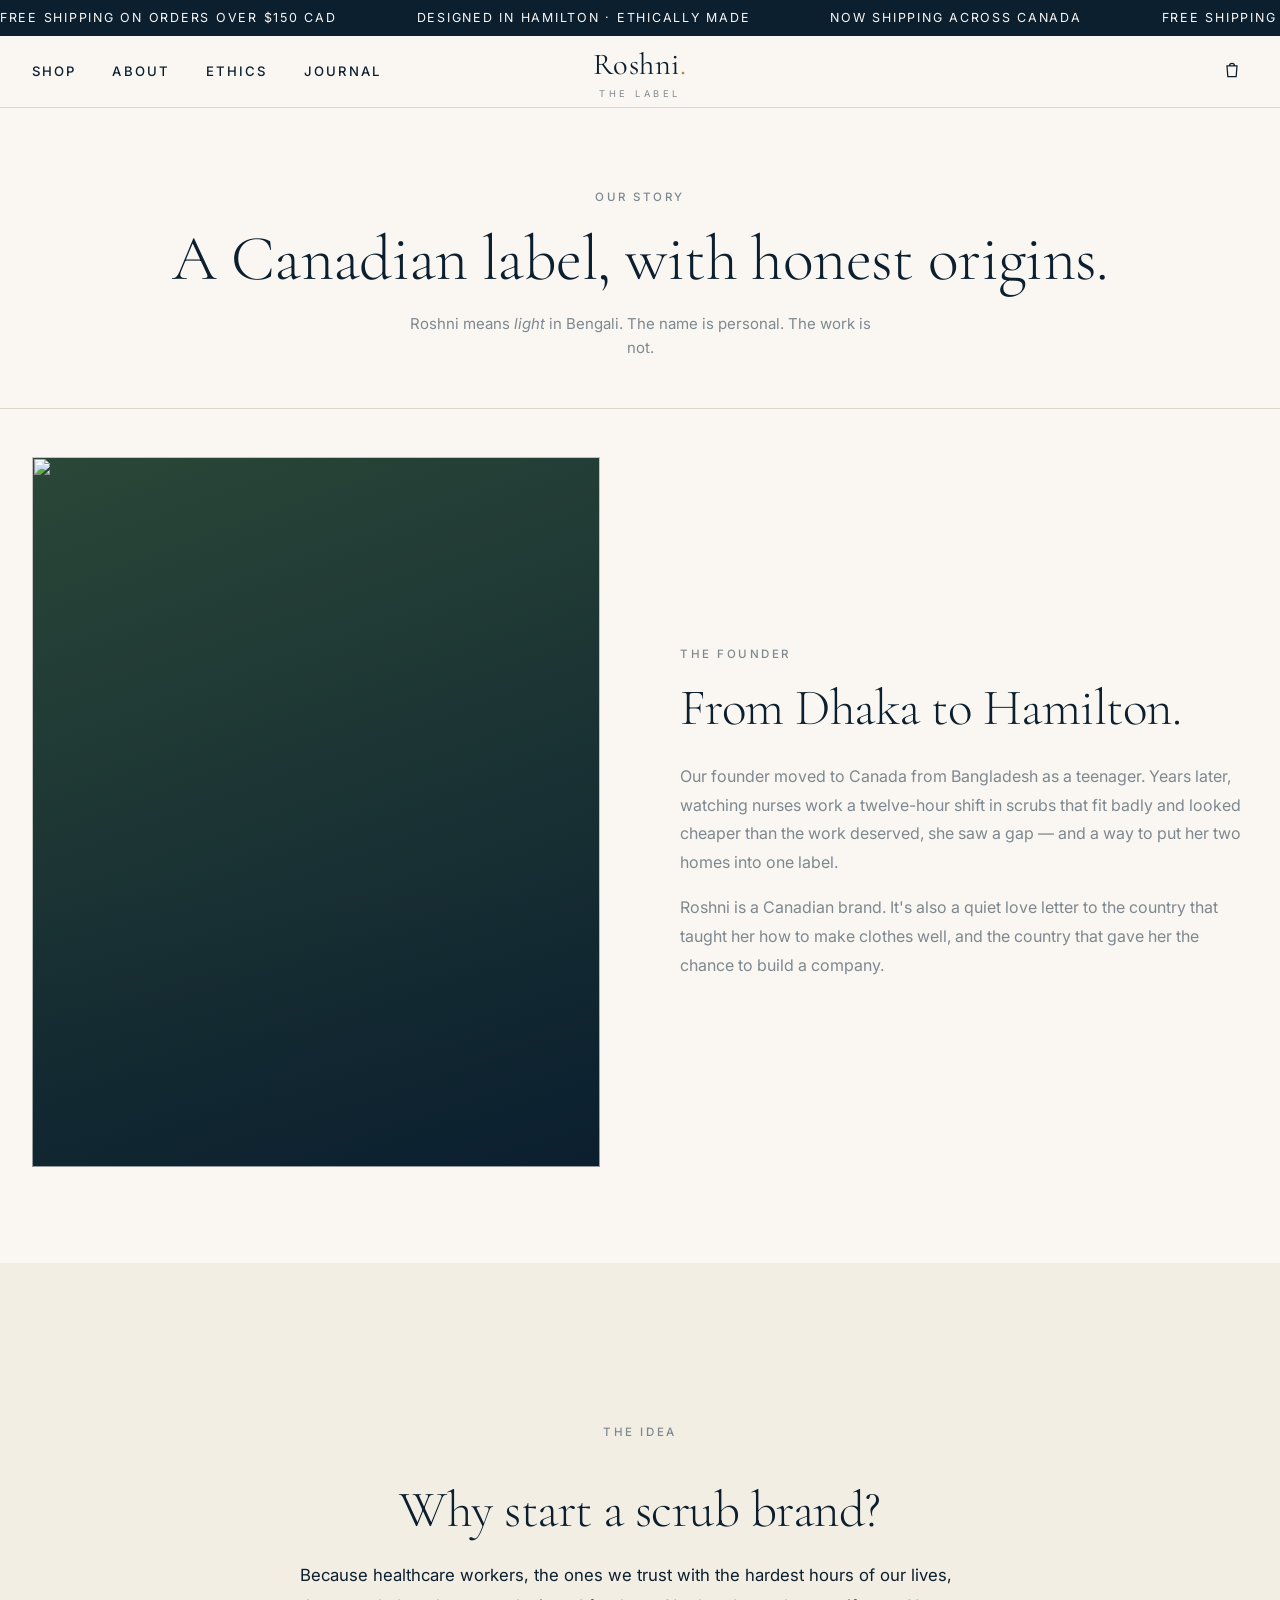
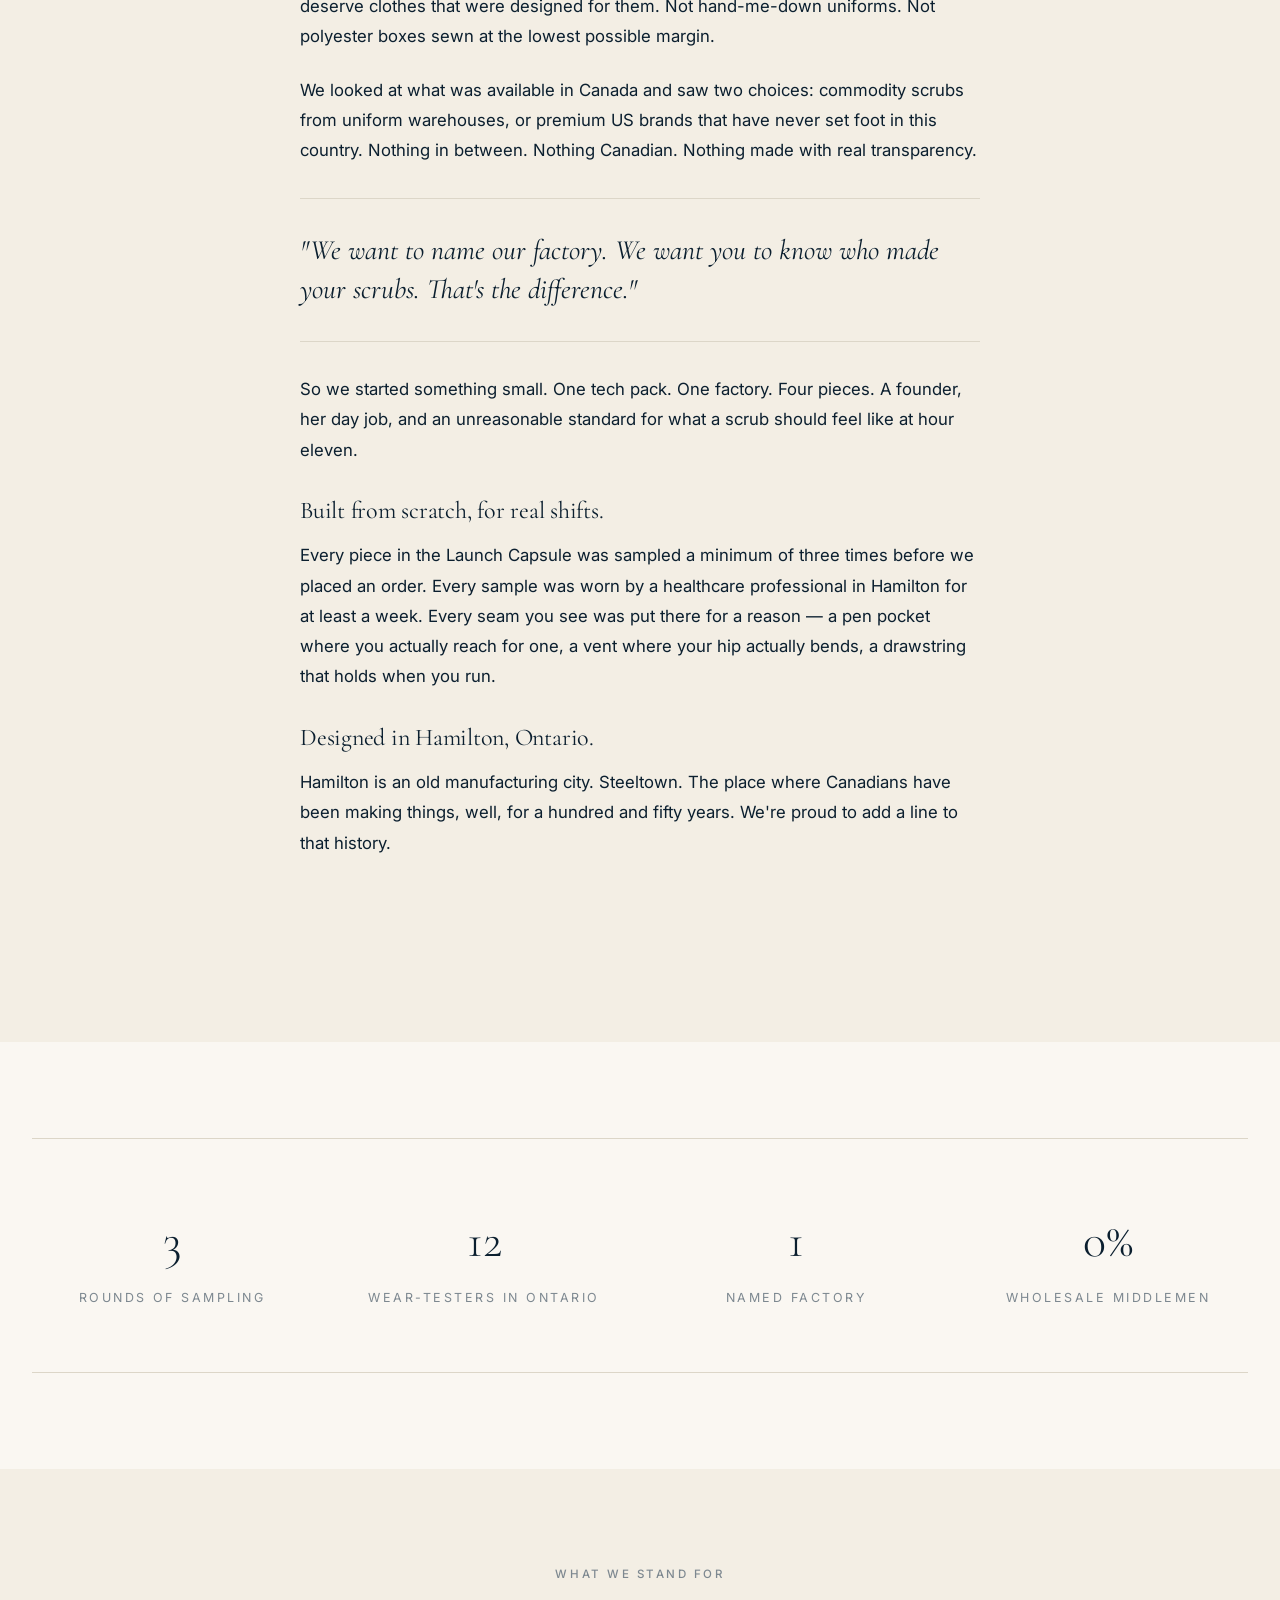
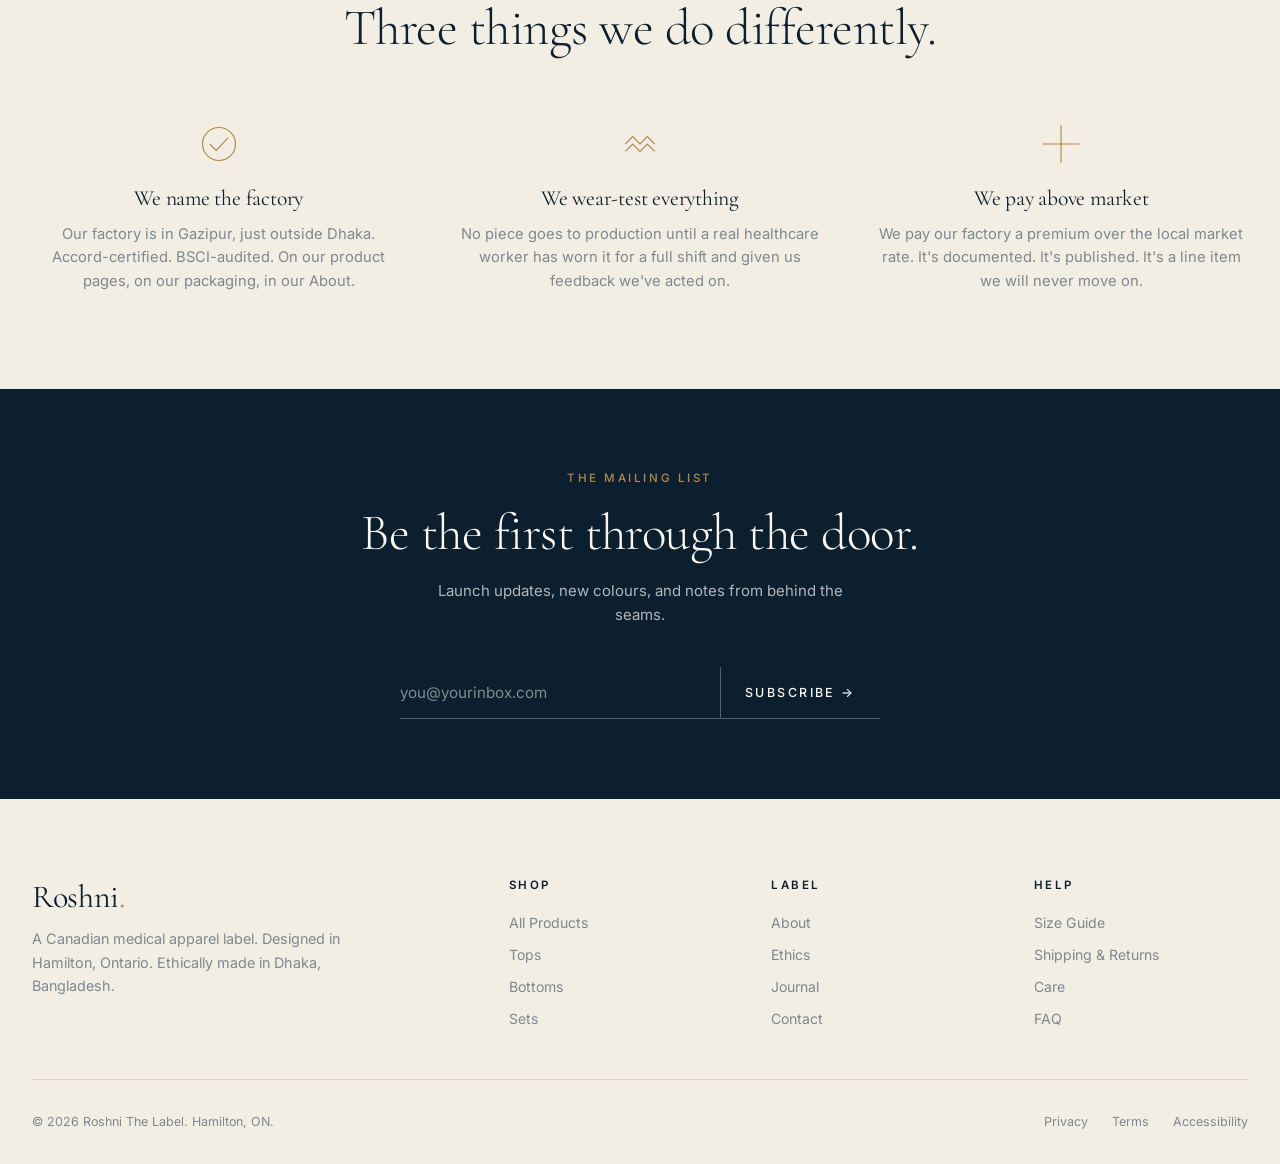
==== commit 9790c02b: "Remove founder name from about page Keep the story but refer to the founder generically.  Co-Authore" ====
--- a/about.html
+++ b/about.html
@@ -60,7 +60,7 @@
       <div class="editorial-text fade-in">
         <div class="eyebrow">The Founder</div>
         <h2>From Dhaka to Hamilton.</h2>
-        <p>Our founder, Rubaiyat Jahan, moved to Canada from Bangladesh as a teenager. Years later, watching nurses on her aunt's ward work a twelve-hour shift in scrubs that fit badly and looked cheaper than the work deserved, she saw a gap — and a way to put her two homes into one label.</p>
+        <p>Our founder moved to Canada from Bangladesh as a teenager. Years later, watching nurses work a twelve-hour shift in scrubs that fit badly and looked cheaper than the work deserved, she saw a gap — and a way to put her two homes into one label.</p>
         <p>Roshni is a Canadian brand. It's also a quiet love letter to the country that taught her how to make clothes well, and the country that gave her the chance to build a company.</p>
       </div>
     </div>
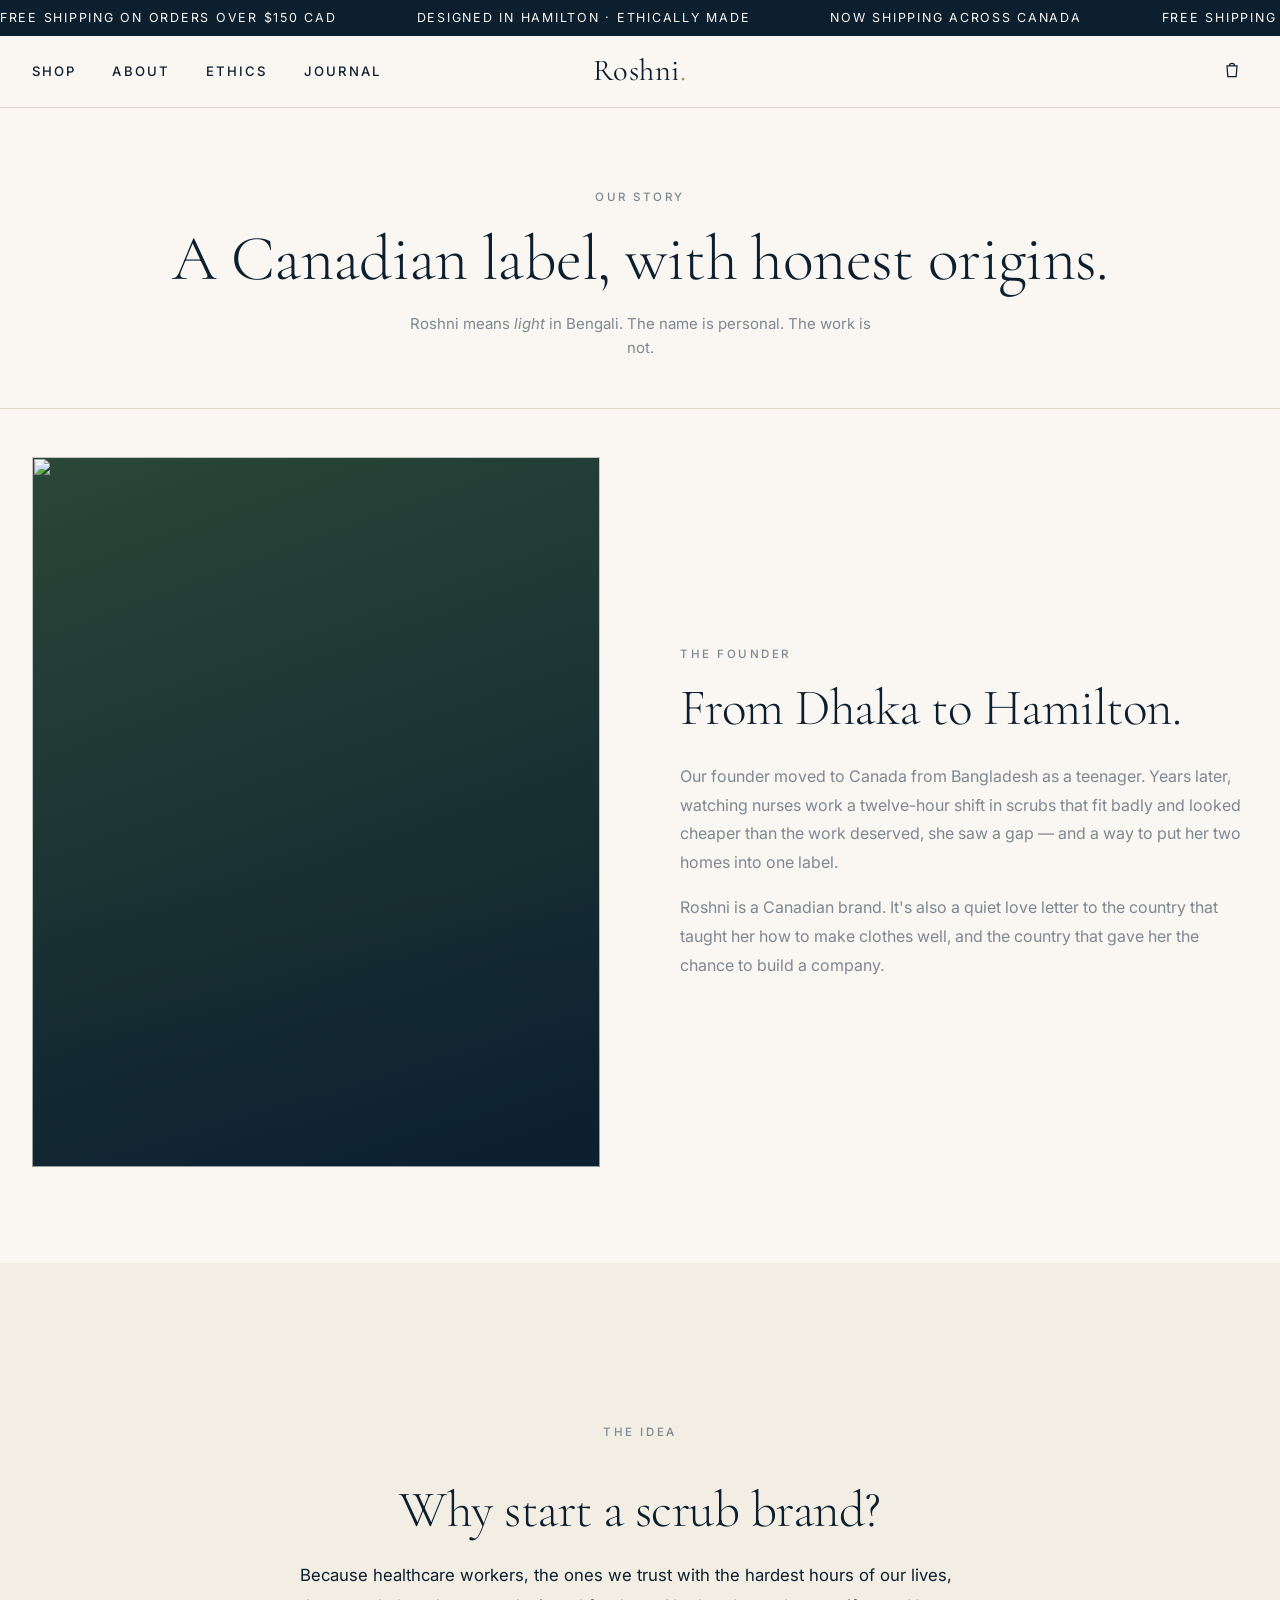
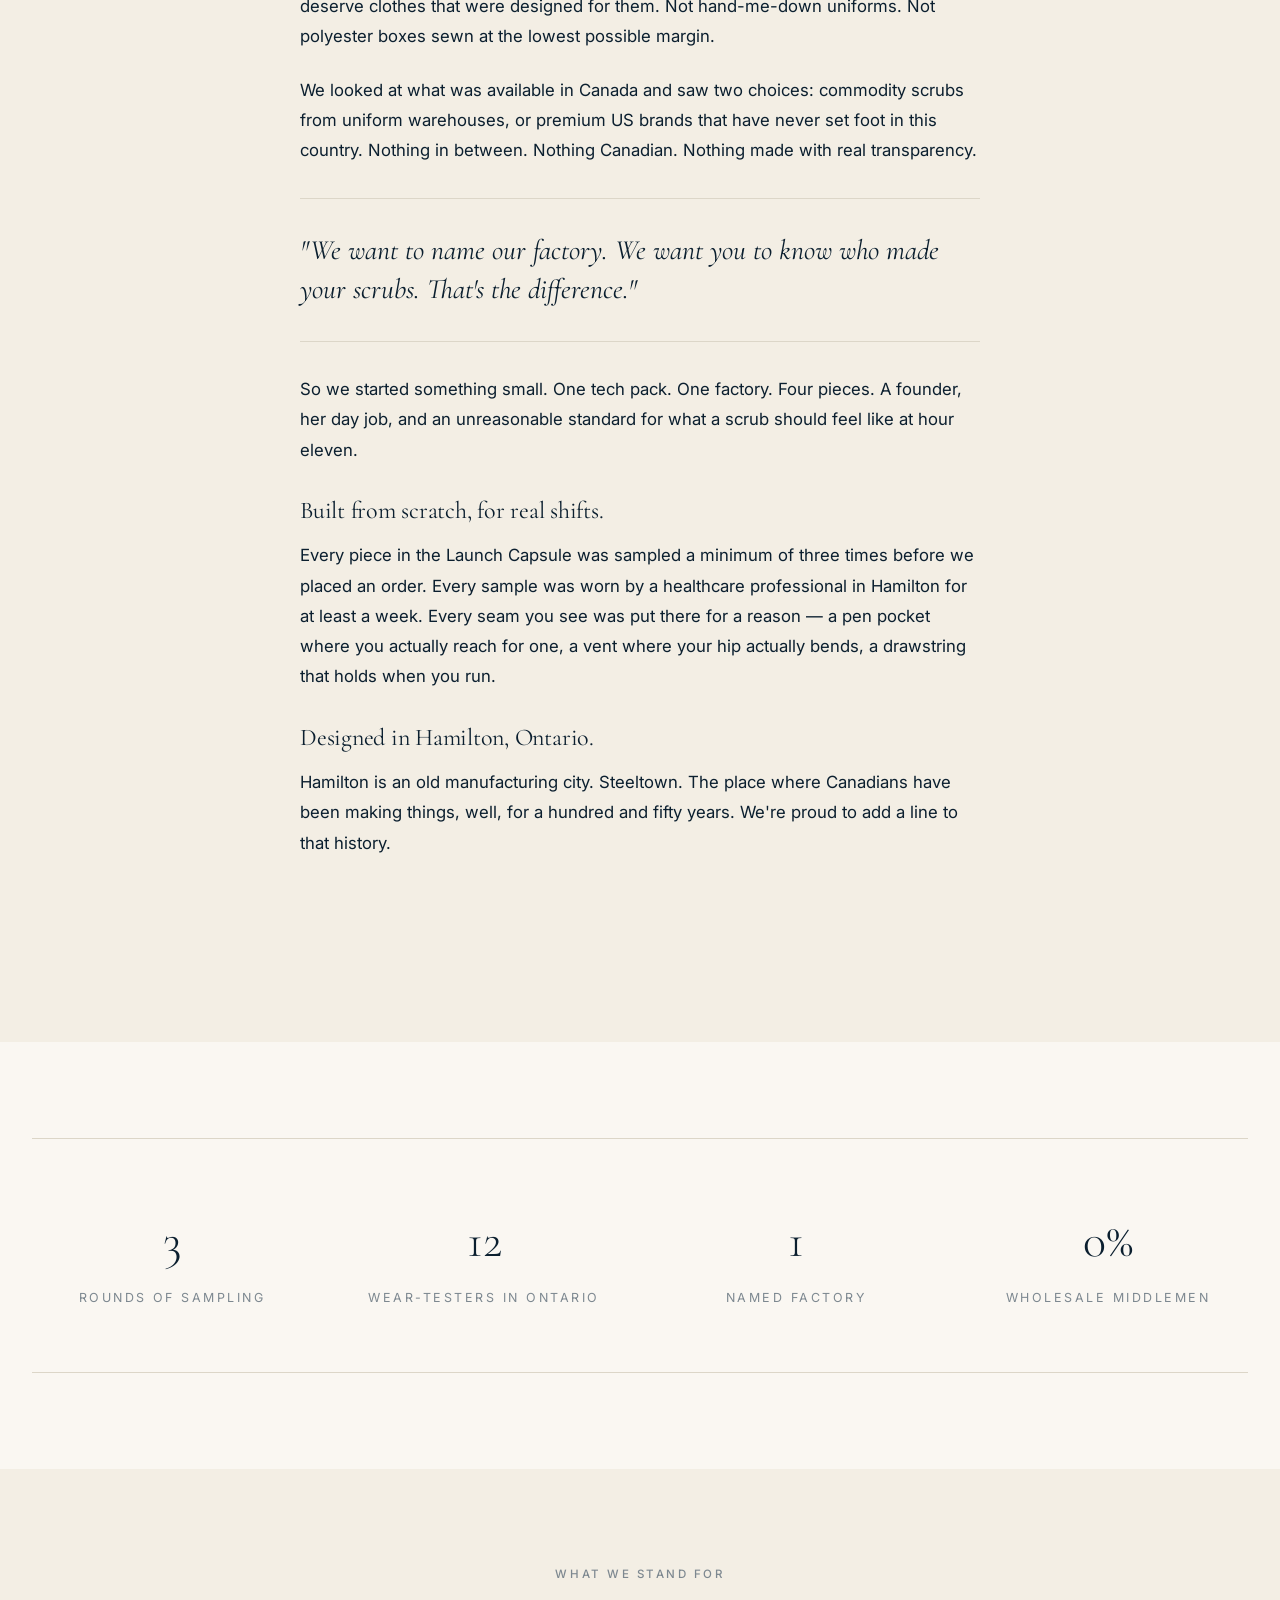
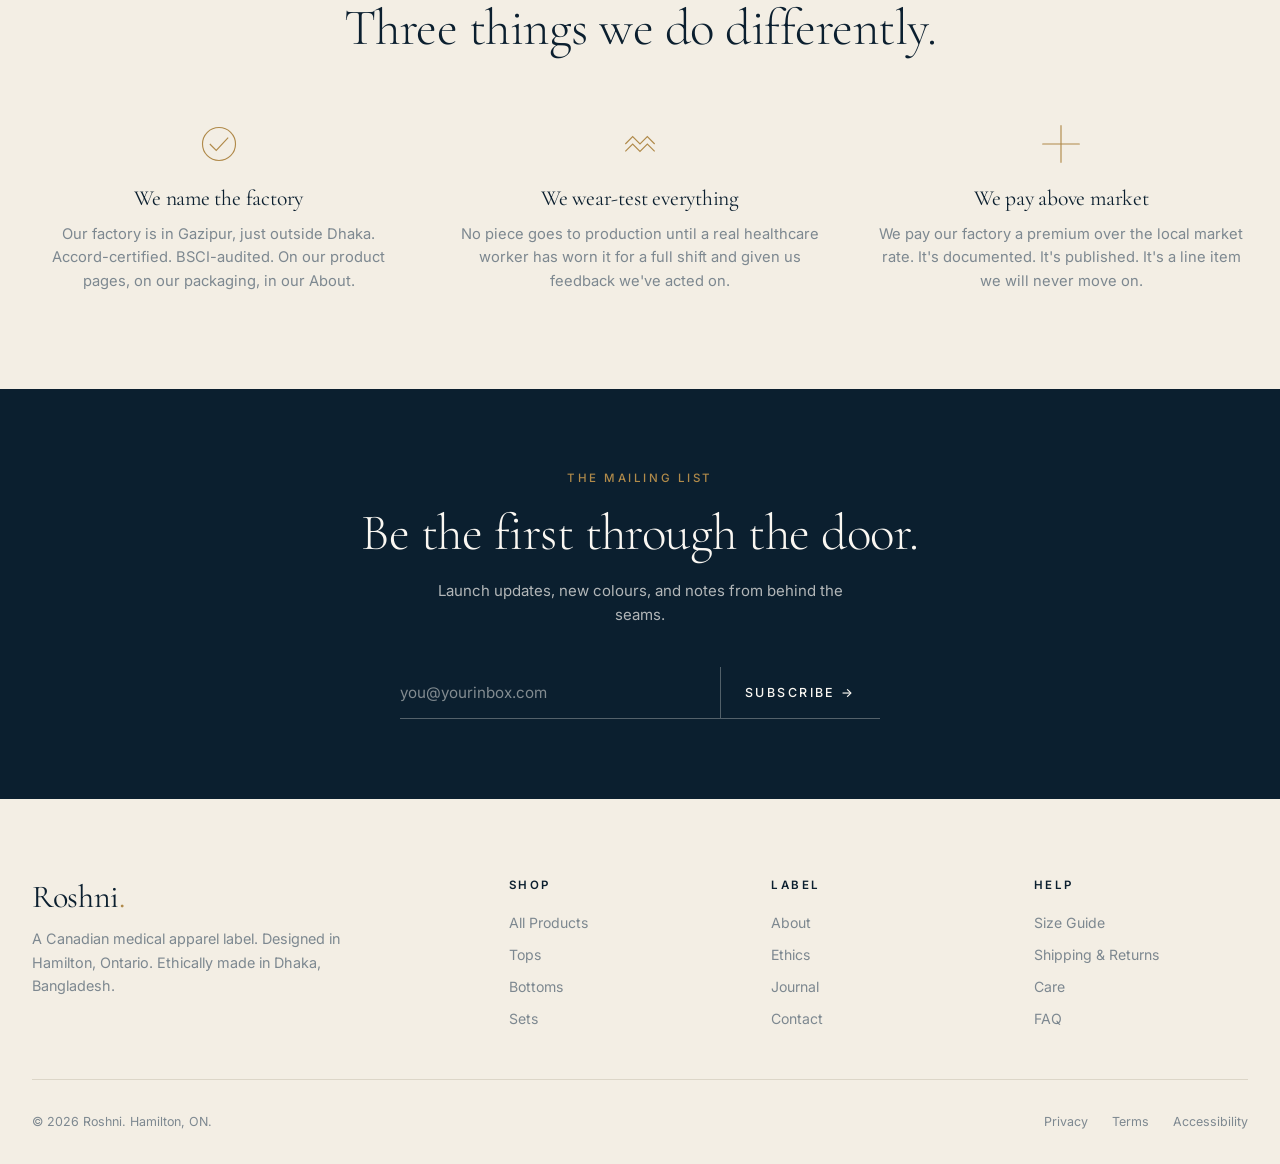
==== commit 8b6555d4: "Drop "The Label" — brand is just Roshni Remove the subtitle from the nav wordmark, update footer cop" ====
--- a/about.html
+++ b/about.html
@@ -33,7 +33,7 @@
     <button class="hamburger" data-open-menu aria-label="Menu">
       <svg viewBox="0 0 24 24"><path d="M3 7h18M3 12h18M3 17h18"/></svg>
     </button>
-    <a class="nav-brand" href="index.html">Roshni<span class="dot">.</span><span class="nav-brand-sub">The Label</span></a>
+    <a class="nav-brand" href="index.html">Roshni<span class="dot">.</span></a>
     <div class="nav-actions">
       <button class="icon-btn" data-open-cart aria-label="Bag">
         <svg viewBox="0 0 24 24"><path d="M6 7h12l-1 13H7L6 7zM9 7a3 3 0 016 0"/></svg>
@@ -179,7 +179,7 @@
       </div>
     </div>
     <div class="footer-bottom">
-      <span>© 2026 Roshni The Label. Hamilton, ON.</span>
+      <span>© 2026 Roshni. Hamilton, ON.</span>
       <div class="legal"><a href="#">Privacy</a><a href="#">Terms</a><a href="#">Accessibility</a></div>
     </div>
   </div>
